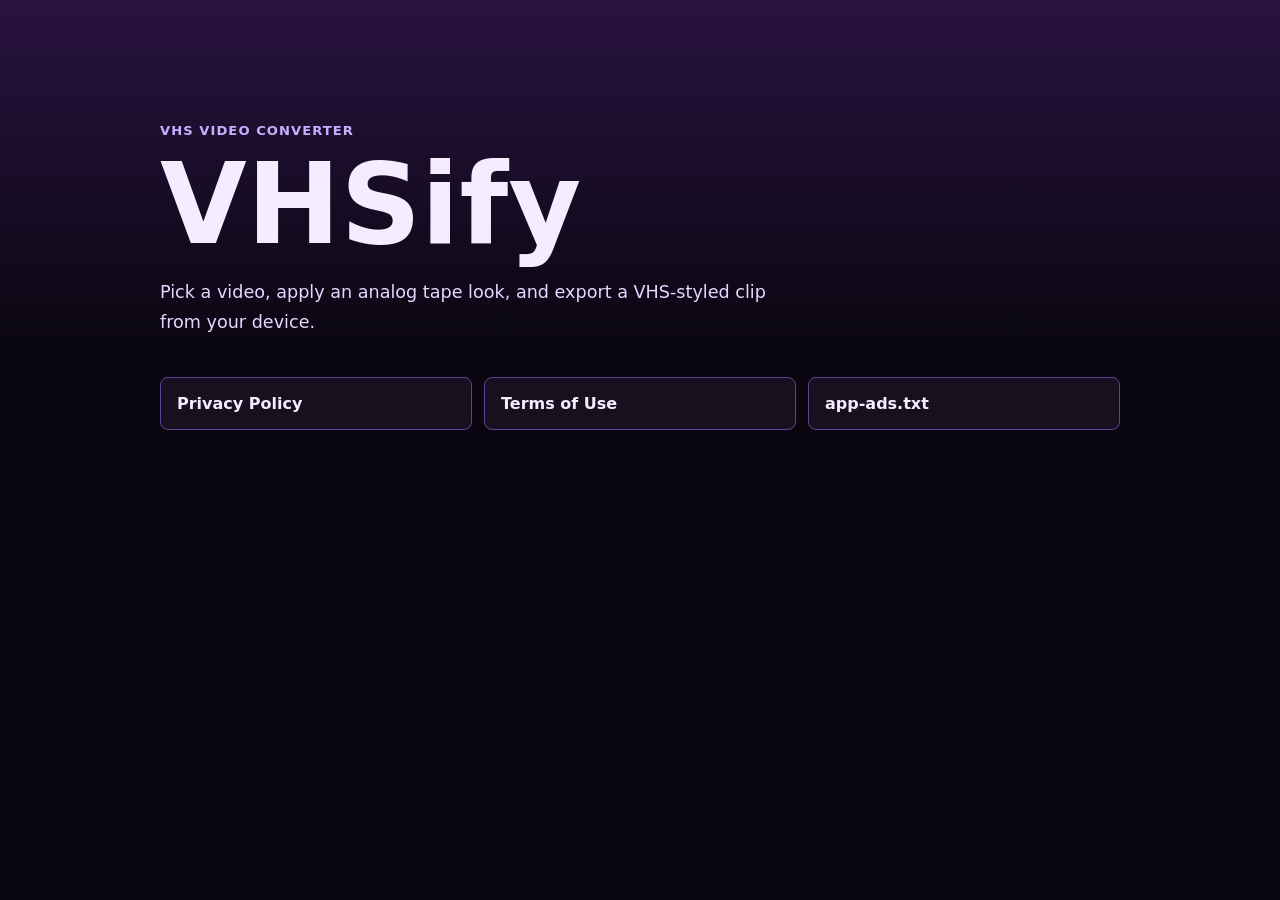
==== index.html @ 292834e1 "Publish VHSify legal pages" ====
<!doctype html>
<html lang="en">
  <head>
    <meta charset="utf-8" />
    <meta name="viewport" content="width=device-width, initial-scale=1" />
    <title>VHSify</title>
    <meta
      name="description"
      content="VHSify converts videos into VHS-style clips on device."
    />
    <link rel="stylesheet" href="./styles.css" />
  </head>
  <body>
    <main class="shell">
      <section class="hero">
        <p class="eyebrow">VHS video converter</p>
        <h1>VHSify</h1>
        <p>
          Pick a video, apply an analog tape look, and export a VHS-styled clip
          from your device.
        </p>
      </section>

      <section class="links" aria-label="Legal and advertising files">
        <a href="./privacy.html">Privacy Policy</a>
        <a href="./terms.html">Terms of Use</a>
        <a href="./app-ads.txt">app-ads.txt</a>
      </section>
    </main>
  </body>
</html>
---- styles.css ----
:root {
  color-scheme: dark;
  font-family:
    Inter, ui-sans-serif, system-ui, -apple-system, BlinkMacSystemFont, "Segoe UI",
    sans-serif;
  background: #09060f;
  color: #f5ecff;
}

* {
  box-sizing: border-box;
}

body {
  margin: 0;
  min-height: 100vh;
  background:
    linear-gradient(180deg, rgba(79, 34, 124, 0.45), rgba(9, 6, 15, 0) 360px),
    #09060f;
}

a {
  color: #d9c6ff;
}

.shell {
  width: min(960px, calc(100% - 32px));
  margin: 0 auto;
  padding: 64px 0;
}

.hero {
  padding: 56px 0 40px;
}

.eyebrow {
  margin: 0 0 10px;
  color: #c9aeff;
  font-size: 0.82rem;
  font-weight: 700;
  letter-spacing: 0.08em;
  text-transform: uppercase;
}

h1 {
  margin: 0;
  font-size: clamp(3rem, 12vw, 7rem);
  line-height: 0.92;
}

.hero p:not(.eyebrow) {
  max-width: 620px;
  margin: 22px 0 0;
  color: #e6d7ff;
  font-size: 1.1rem;
  line-height: 1.7;
}

.links {
  display: grid;
  grid-template-columns: repeat(auto-fit, minmax(180px, 1fr));
  gap: 12px;
}

.links a {
  display: block;
  border: 1px solid #5f4395;
  border-radius: 8px;
  padding: 16px;
  background: #17111f;
  color: #f5ecff;
  font-weight: 700;
  text-decoration: none;
}

.document {
  width: min(760px, calc(100% - 32px));
  margin: 0 auto;
  padding: 40px 0 72px;
}

.back-link {
  display: inline-block;
  margin-bottom: 28px;
  color: #c9aeff;
  font-weight: 700;
  text-decoration: none;
}

.document h1 {
  font-size: clamp(2.4rem, 9vw, 4.5rem);
}

.updated {
  margin: 14px 0 36px;
  color: #bda4f2;
}

h2 {
  margin: 34px 0 10px;
  font-size: 1.15rem;
}

p {
  color: #eadfff;
  line-height: 1.72;
}
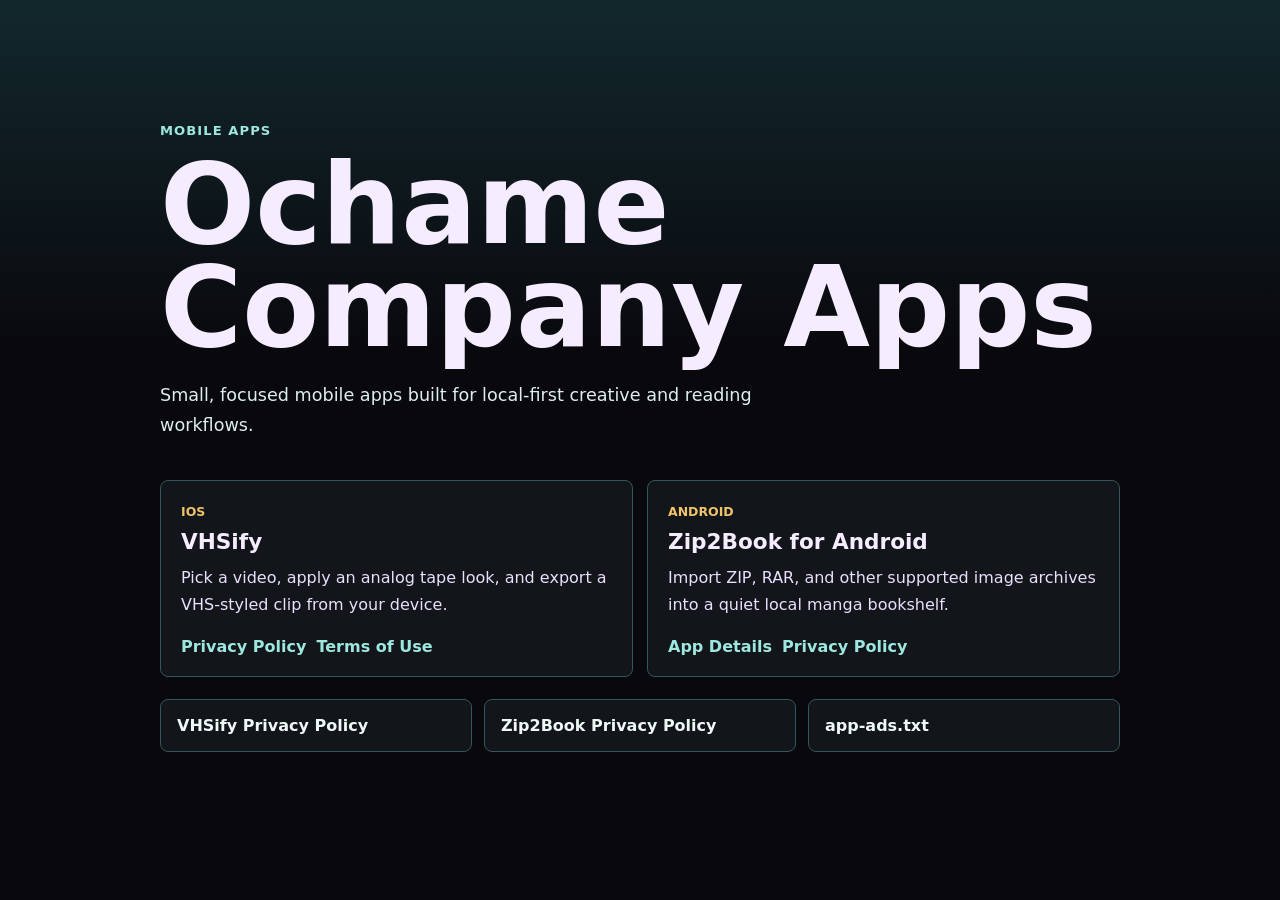
==== commit 0025013f: "docs: add Zip2Book pages" ====
--- a/index.html
+++ b/index.html
@@ -3,27 +3,55 @@
   <head>
     <meta charset="utf-8" />
     <meta name="viewport" content="width=device-width, initial-scale=1" />
-    <title>VHSify</title>
+    <title>Ochame Company Apps</title>
     <meta
       name="description"
-      content="VHSify converts videos into VHS-style clips on device."
+      content="Developer website for Ochame Company mobile apps."
     />
     <link rel="stylesheet" href="./styles.css" />
   </head>
   <body>
     <main class="shell">
       <section class="hero">
-        <p class="eyebrow">VHS video converter</p>
-        <h1>VHSify</h1>
+        <p class="eyebrow">Mobile apps</p>
+        <h1>Ochame Company Apps</h1>
         <p>
-          Pick a video, apply an analog tape look, and export a VHS-styled clip
-          from your device.
+          Small, focused mobile apps built for local-first creative and reading
+          workflows.
         </p>
       </section>
 
+      <section class="apps" aria-label="Apps">
+        <article class="app-card">
+          <p class="app-platform">iOS</p>
+          <h2>VHSify</h2>
+          <p>
+            Pick a video, apply an analog tape look, and export a VHS-styled
+            clip from your device.
+          </p>
+          <div class="app-links">
+            <a href="./privacy.html">Privacy Policy</a>
+            <a href="./terms.html">Terms of Use</a>
+          </div>
+        </article>
+
+        <article class="app-card">
+          <p class="app-platform">Android</p>
+          <h2>Zip2Book for Android</h2>
+          <p>
+            Import ZIP, RAR, and other supported image archives into a quiet
+            local manga bookshelf.
+          </p>
+          <div class="app-links">
+            <a href="./zip2book.html">App Details</a>
+            <a href="./zip2book-privacy.html">Privacy Policy</a>
+          </div>
+        </article>
+      </section>
+
       <section class="links" aria-label="Legal and advertising files">
-        <a href="./privacy.html">Privacy Policy</a>
-        <a href="./terms.html">Terms of Use</a>
+        <a href="./privacy.html">VHSify Privacy Policy</a>
+        <a href="./zip2book-privacy.html">Zip2Book Privacy Policy</a>
         <a href="./app-ads.txt">app-ads.txt</a>
       </section>
     </main>
--- a/styles.css
+++ b/styles.css
@@ -15,12 +15,12 @@
   margin: 0;
   min-height: 100vh;
   background:
-    linear-gradient(180deg, rgba(79, 34, 124, 0.45), rgba(9, 6, 15, 0) 360px),
-    #09060f;
+    linear-gradient(180deg, rgba(31, 84, 92, 0.42), rgba(9, 8, 12, 0) 360px),
+    #09080c;
 }
 
 a {
-  color: #d9c6ff;
+  color: #9de7df;
 }
 
 .shell {
@@ -35,7 +35,7 @@
 
 .eyebrow {
   margin: 0 0 10px;
-  color: #c9aeff;
+  color: #9de7df;
   font-size: 0.82rem;
   font-weight: 700;
   letter-spacing: 0.08em;
@@ -51,9 +51,52 @@
 .hero p:not(.eyebrow) {
   max-width: 620px;
   margin: 22px 0 0;
-  color: #e6d7ff;
+  color: #dceeed;
   font-size: 1.1rem;
   line-height: 1.7;
+}
+
+.apps {
+  display: grid;
+  grid-template-columns: repeat(auto-fit, minmax(240px, 1fr));
+  gap: 14px;
+  margin-bottom: 22px;
+}
+
+.app-card {
+  border: 1px solid #315761;
+  border-radius: 8px;
+  padding: 20px;
+  background: #121519;
+}
+
+.app-card h2 {
+  margin: 6px 0 10px;
+  font-size: 1.35rem;
+}
+
+.app-card p {
+  margin: 0;
+}
+
+.app-platform {
+  color: #f0c36a;
+  font-size: 0.78rem;
+  font-weight: 800;
+  text-transform: uppercase;
+}
+
+.app-links {
+  display: flex;
+  flex-wrap: wrap;
+  gap: 10px;
+  margin-top: 18px;
+}
+
+.app-links a {
+  color: #9de7df;
+  font-weight: 700;
+  text-decoration: none;
 }
 
 .links {
@@ -64,11 +107,11 @@
 
 .links a {
   display: block;
-  border: 1px solid #5f4395;
+  border: 1px solid #315761;
   border-radius: 8px;
   padding: 16px;
-  background: #17111f;
-  color: #f5ecff;
+  background: #121519;
+  color: #eef8f6;
   font-weight: 700;
   text-decoration: none;
 }
@@ -82,7 +125,7 @@
 .back-link {
   display: inline-block;
   margin-bottom: 28px;
-  color: #c9aeff;
+  color: #9de7df;
   font-weight: 700;
   text-decoration: none;
 }
@@ -93,7 +136,7 @@
 
 .updated {
   margin: 14px 0 36px;
-  color: #bda4f2;
+  color: #f0c36a;
 }
 
 h2 {
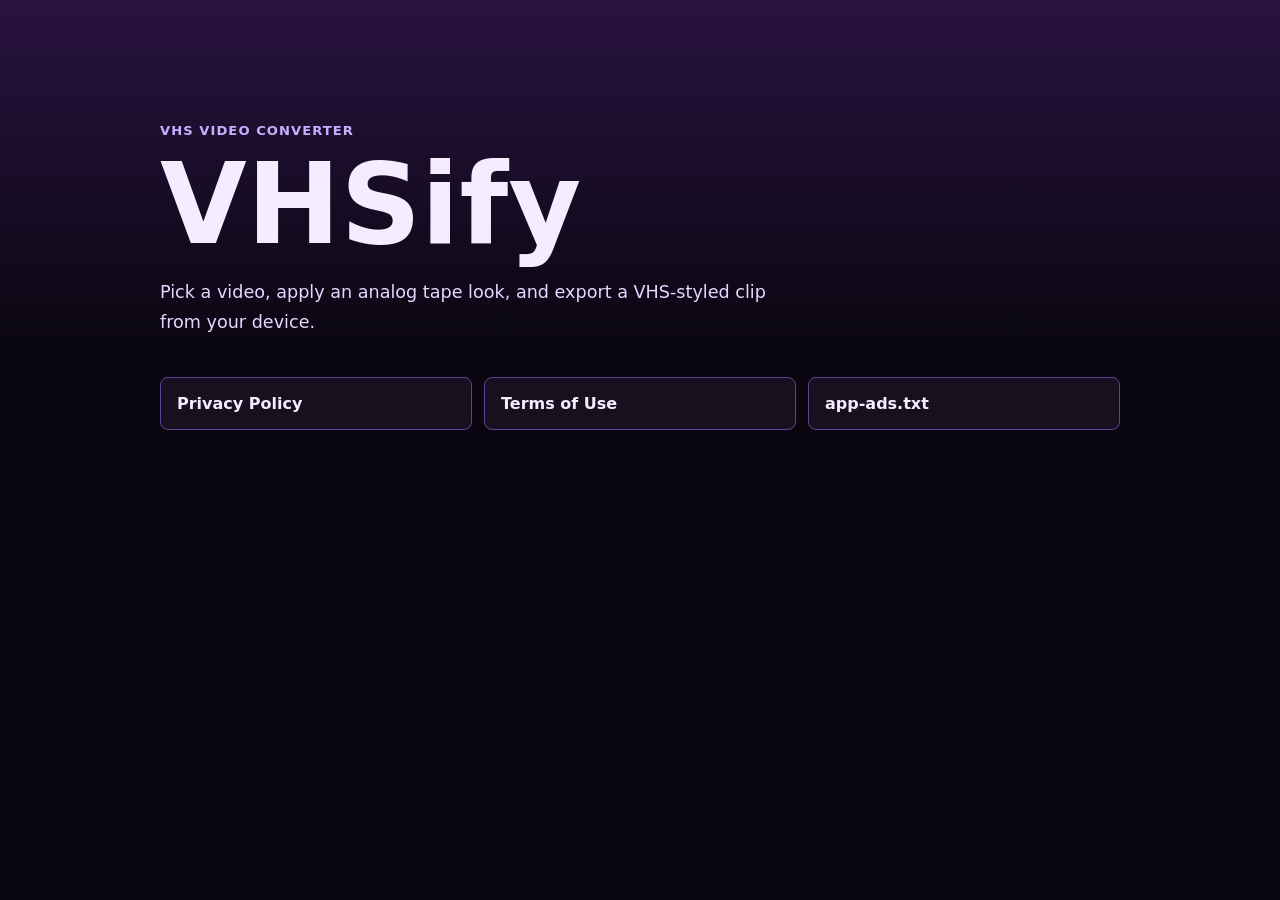
==== commit a24944bc: "Revert "docs: add Zip2Book pages" This reverts commit 0025013f1b8ce19aba9c511e1badaa26a415daa5." ====
--- a/index.html
+++ b/index.html
@@ -3,55 +3,27 @@
   <head>
     <meta charset="utf-8" />
     <meta name="viewport" content="width=device-width, initial-scale=1" />
-    <title>Ochame Company Apps</title>
+    <title>VHSify</title>
     <meta
       name="description"
-      content="Developer website for Ochame Company mobile apps."
+      content="VHSify converts videos into VHS-style clips on device."
     />
     <link rel="stylesheet" href="./styles.css" />
   </head>
   <body>
     <main class="shell">
       <section class="hero">
-        <p class="eyebrow">Mobile apps</p>
-        <h1>Ochame Company Apps</h1>
+        <p class="eyebrow">VHS video converter</p>
+        <h1>VHSify</h1>
         <p>
-          Small, focused mobile apps built for local-first creative and reading
-          workflows.
+          Pick a video, apply an analog tape look, and export a VHS-styled clip
+          from your device.
         </p>
       </section>
 
-      <section class="apps" aria-label="Apps">
-        <article class="app-card">
-          <p class="app-platform">iOS</p>
-          <h2>VHSify</h2>
-          <p>
-            Pick a video, apply an analog tape look, and export a VHS-styled
-            clip from your device.
-          </p>
-          <div class="app-links">
-            <a href="./privacy.html">Privacy Policy</a>
-            <a href="./terms.html">Terms of Use</a>
-          </div>
-        </article>
-
-        <article class="app-card">
-          <p class="app-platform">Android</p>
-          <h2>Zip2Book for Android</h2>
-          <p>
-            Import ZIP, RAR, and other supported image archives into a quiet
-            local manga bookshelf.
-          </p>
-          <div class="app-links">
-            <a href="./zip2book.html">App Details</a>
-            <a href="./zip2book-privacy.html">Privacy Policy</a>
-          </div>
-        </article>
-      </section>
-
       <section class="links" aria-label="Legal and advertising files">
-        <a href="./privacy.html">VHSify Privacy Policy</a>
-        <a href="./zip2book-privacy.html">Zip2Book Privacy Policy</a>
+        <a href="./privacy.html">Privacy Policy</a>
+        <a href="./terms.html">Terms of Use</a>
         <a href="./app-ads.txt">app-ads.txt</a>
       </section>
     </main>
--- a/styles.css
+++ b/styles.css
@@ -15,12 +15,12 @@
   margin: 0;
   min-height: 100vh;
   background:
-    linear-gradient(180deg, rgba(31, 84, 92, 0.42), rgba(9, 8, 12, 0) 360px),
-    #09080c;
+    linear-gradient(180deg, rgba(79, 34, 124, 0.45), rgba(9, 6, 15, 0) 360px),
+    #09060f;
 }
 
 a {
-  color: #9de7df;
+  color: #d9c6ff;
 }
 
 .shell {
@@ -35,7 +35,7 @@
 
 .eyebrow {
   margin: 0 0 10px;
-  color: #9de7df;
+  color: #c9aeff;
   font-size: 0.82rem;
   font-weight: 700;
   letter-spacing: 0.08em;
@@ -51,52 +51,9 @@
 .hero p:not(.eyebrow) {
   max-width: 620px;
   margin: 22px 0 0;
-  color: #dceeed;
+  color: #e6d7ff;
   font-size: 1.1rem;
   line-height: 1.7;
-}
-
-.apps {
-  display: grid;
-  grid-template-columns: repeat(auto-fit, minmax(240px, 1fr));
-  gap: 14px;
-  margin-bottom: 22px;
-}
-
-.app-card {
-  border: 1px solid #315761;
-  border-radius: 8px;
-  padding: 20px;
-  background: #121519;
-}
-
-.app-card h2 {
-  margin: 6px 0 10px;
-  font-size: 1.35rem;
-}
-
-.app-card p {
-  margin: 0;
-}
-
-.app-platform {
-  color: #f0c36a;
-  font-size: 0.78rem;
-  font-weight: 800;
-  text-transform: uppercase;
-}
-
-.app-links {
-  display: flex;
-  flex-wrap: wrap;
-  gap: 10px;
-  margin-top: 18px;
-}
-
-.app-links a {
-  color: #9de7df;
-  font-weight: 700;
-  text-decoration: none;
 }
 
 .links {
@@ -107,11 +64,11 @@
 
 .links a {
   display: block;
-  border: 1px solid #315761;
+  border: 1px solid #5f4395;
   border-radius: 8px;
   padding: 16px;
-  background: #121519;
-  color: #eef8f6;
+  background: #17111f;
+  color: #f5ecff;
   font-weight: 700;
   text-decoration: none;
 }
@@ -125,7 +82,7 @@
 .back-link {
   display: inline-block;
   margin-bottom: 28px;
-  color: #9de7df;
+  color: #c9aeff;
   font-weight: 700;
   text-decoration: none;
 }
@@ -136,7 +93,7 @@
 
 .updated {
   margin: 14px 0 36px;
-  color: #f0c36a;
+  color: #bda4f2;
 }
 
 h2 {
